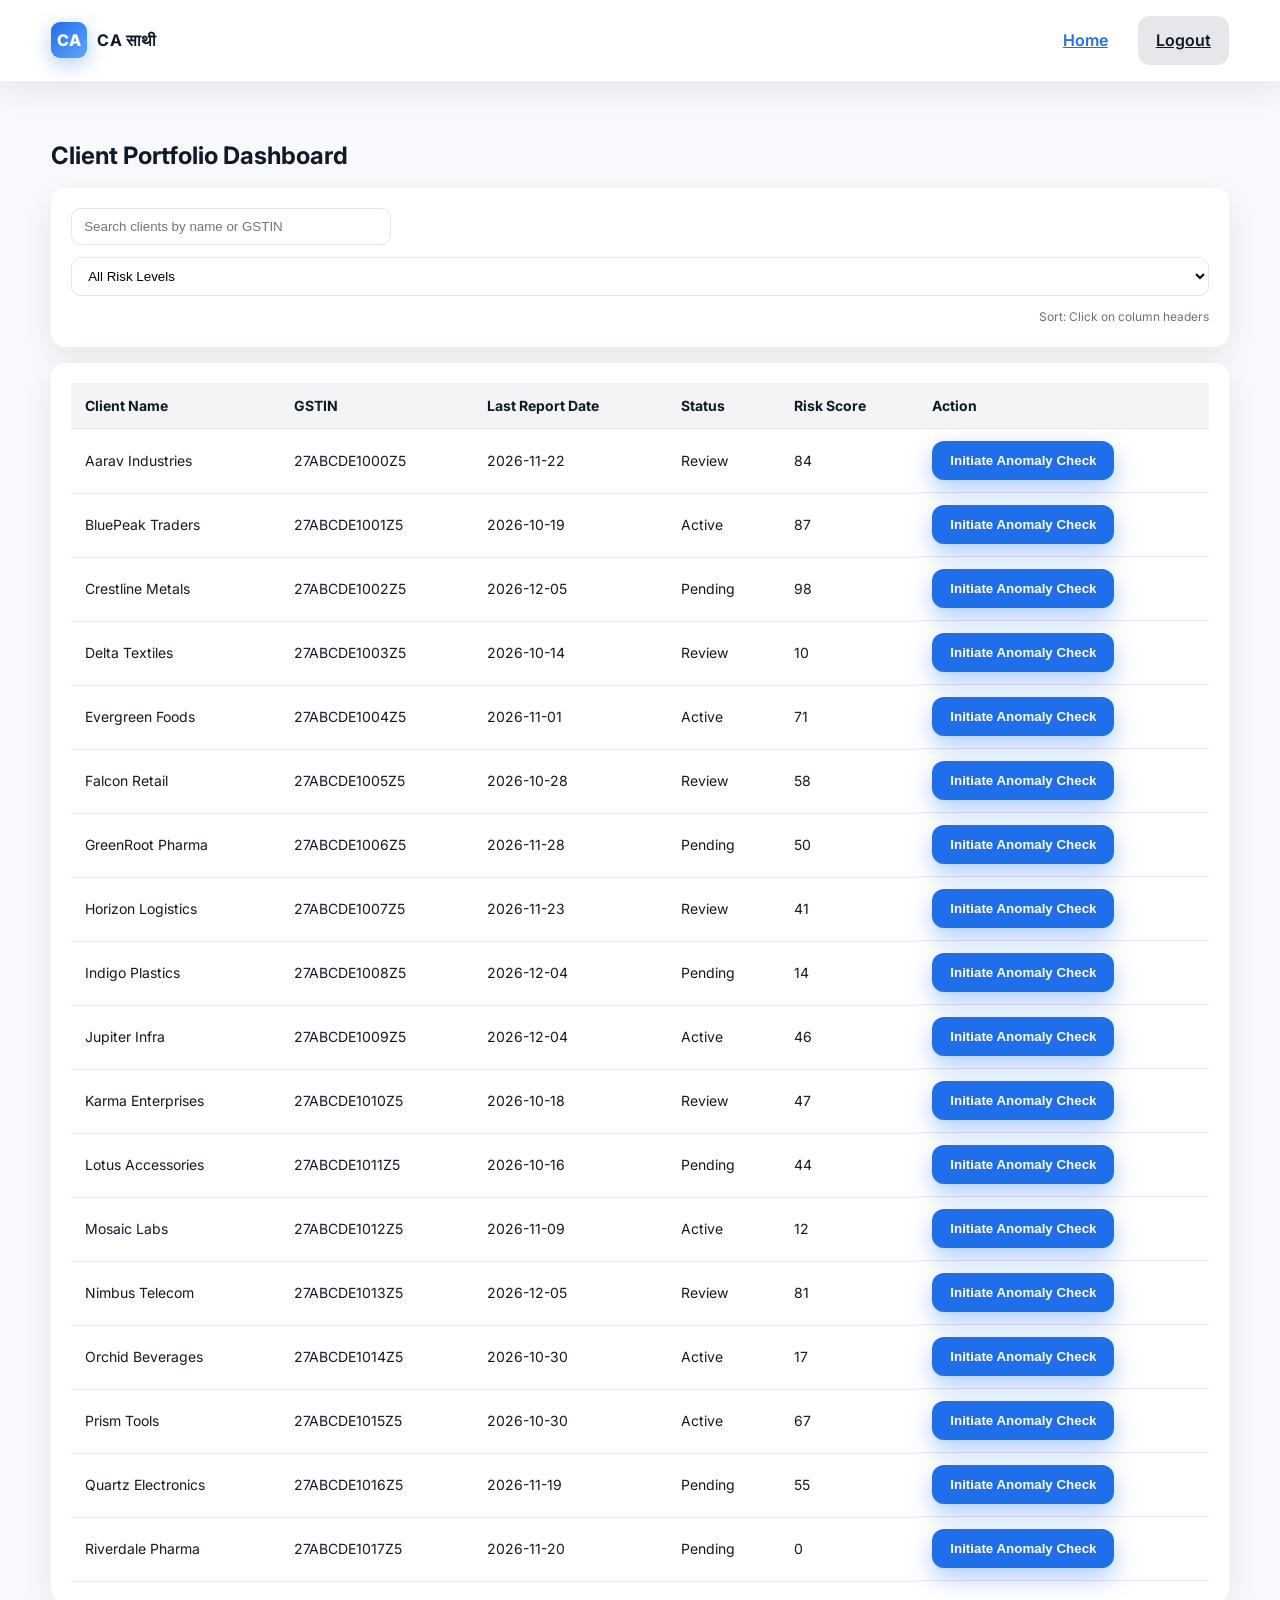
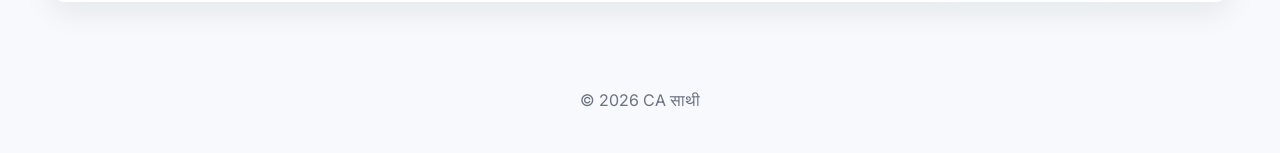
==== dashboard.html @ f758ec6c "feat: Implement CA साथी GST Audit application structure Co-authored-by: tarkasishan7536 <tarkasishan" ====
<!DOCTYPE html>
<html lang="en">
<head>
  <meta charset="UTF-8" />
  <meta name="viewport" content="width=device-width, initial-scale=1" />
  <title>Client Portfolio Dashboard</title>
  <link rel="preconnect" href="https://fonts.googleapis.com">
  <link rel="preconnect" href="https://fonts.gstatic.com" crossorigin>
  <link href="https://fonts.googleapis.com/css2?family=Inter:wght@400;600;700;800&display=swap" rel="stylesheet">
  <link rel="stylesheet" href="/assets/styles.css" />
</head>
<body>
  <header class="header">
    <div class="container header-inner">
      <div class="brand">
        <div class="logo">CA</div>
        <div>CA साथी</div>
      </div>
      <nav class="toolbar">
        <a class="btn btn-ghost" href="index.html">Home</a>
        <a class="btn btn-secondary" href="login.html">Logout</a>
      </nav>
    </div>
  </header>

  <main class="section">
    <div class="container">
      <h2 style="margin:0 0 14px">Client Portfolio Dashboard</h2>
      <div class="toolbar card" style="margin-bottom:16px">
        <input id="clientSearch" class="input search-input" type="search" placeholder="Search clients by name or GSTIN" />
        <select id="riskFilter" class="select">
          <option value="all">All Risk Levels</option>
          <option value="high">High Risk (≥ 80)</option>
          <option value="medium">Medium Risk (50–79)</option>
          <option value="low">Low Risk (&lt; 50)</option>
        </select>
        <div class="spacer"></div>
        <span class="caption">Sort: Click on column headers</span>
      </div>

      <div class="card" style="overflow:auto">
        <table id="clientTable" class="table">
          <thead>
            <tr>
              <th data-key="client">Client Name</th>
              <th data-key="gstin">GSTIN</th>
              <th data-key="date">Last Report Date</th>
              <th data-key="status">Status</th>
              <th data-key="risk">Risk Score</th>
              <th>Action</th>
            </tr>
          </thead>
          <tbody>
            <!-- Rows inserted via JS -->
          </tbody>
        </table>
      </div>
    </div>
  </main>

  <footer class="footer">
    <div class="container">© <span id="y"></span> CA साथी</div>
  </footer>

  <script src="/assets/app.js"></script>
  <script>
    document.getElementById('y').textContent = new Date().getFullYear();

    const clients = Array.from({length: 18}).map((_,i) => ({
      name: ['Aarav Industries','BluePeak Traders','Crestline Metals','Delta Textiles','Evergreen Foods','Falcon Retail','GreenRoot Pharma','Horizon Logistics','Indigo Plastics','Jupiter Infra','Karma Enterprises','Lotus Accessories','Mosaic Labs','Nimbus Telecom','Orchid Beverages','Prism Tools','Quartz Electronics','Riverdale Pharma'][i],
      gstin: '27ABCDE' + String(1000+i) + 'Z5',
      last: new Date(Date.now() - Math.random()*60*86400000),
      status: ['Active','Pending','Review'][Math.floor(Math.random()*3)],
      risk: Math.floor(Math.random()*100)
    }));

    const tbody = document.querySelector('#clientTable tbody');
    clients.forEach(c => {
      const tr = document.createElement('tr');
      tr.className = 'table-row';
      tr.dataset.name = (c.name + ' ' + c.gstin).toLowerCase();
      tr.dataset.risk = String(c.risk);
      tr.innerHTML = `
        <td>${c.name}</td>
        <td>${c.gstin}</td>
        <td>${c.last.toISOString().slice(0,10)}</td>
        <td>${c.status}</td>
        <td>${c.risk}</td>
        <td class="table-actions">
          <button class="btn btn-primary" onclick="CA_UI.navigate('upload.html?client=' + encodeURIComponent('${c.name}'))">Initiate Anomaly Check</button>
        </td>`;
      tbody.appendChild(tr);
    });

    CA_UI.setupSortableTable('#clientTable', 'client');
    CA_UI.setupClientFilters();
  </script>
</body>
</html>
---- assets/styles.css ----
/* Global Styles for CA साथी GST Audit UI */
:root {
  --primary: #1f6feb;
  --primary-600: #1a61d1;
  --secondary: #111827;
  --accent: #10b981;
  --bg: #f7f9fc;
  --surface: #ffffff;
  --muted: #6b7280;
  --danger: #ef4444;
  --warning: #f59e0b;
  --ring: rgba(31, 111, 235, 0.35);
  --shadow: 0 10px 30px rgba(17, 24, 39, 0.08);
  --radius: 14px;
}

* { box-sizing: border-box; }
html, body { height: 100%; }
body {
  margin: 0;
  font-family: Inter, system-ui, -apple-system, Segoe UI, Roboto, Ubuntu, Cantarell, Noto Sans, Arial, "Apple Color Emoji", "Segoe UI Emoji";
  color: #111827;
  background: var(--bg);
  line-height: 1.55;
}

.container { width: min(1200px, 92%); margin: 0 auto; }

.header {
  background: var(--surface);
  box-shadow: var(--shadow);
  position: sticky; top: 0; z-index: 10;
}
.header-inner { display: flex; align-items: center; justify-content: space-between; gap: 16px; padding: 16px 0; }
.brand { display: flex; align-items: center; gap: 10px; font-weight: 700; letter-spacing: 0.3px; }
.brand .logo { width: 36px; height: 36px; border-radius: 9px; background: linear-gradient(135deg,var(--primary),#60a5fa); box-shadow: 0 6px 20px rgba(31,111,235,.35); display: grid; place-items: center; color:#fff; font-weight:800; }

.btn { appearance: none; border: 0; border-radius: 12px; padding: 12px 18px; font-weight: 600; cursor: pointer; transition: transform .05s ease, box-shadow .2s ease, background .2s ease, color .2s ease; display: inline-flex; align-items: center; gap: 10px; }
.btn:active { transform: translateY(1px); }
.btn-primary { background: var(--primary); color: #fff; box-shadow: 0 10px 25px var(--ring); }
.btn-primary:hover { background: var(--primary-600); }
.btn-secondary { background: #e5e7eb; color: #111827; }
.btn-ghost { background: transparent; color: var(--primary); }
.btn-danger { background: var(--danger); color: #fff; }

.hero { padding: 80px 0 48px; text-align: center; }
.hero h1 { font-size: clamp(28px, 4vw, 44px); margin: 6px 0 14px; letter-spacing: -0.4px; }
.hero p { color: var(--muted); font-size: clamp(16px, 2.4vw, 18px); margin: 0 auto 24px; max-width: 850px; }
.hero-actions { display: flex; gap: 12px; justify-content: center; flex-wrap: wrap; }

.section { padding: 56px 0; }
.card { background: var(--surface); border-radius: var(--radius); box-shadow: var(--shadow); padding: 20px; }
.card h3 { margin: 0 0 8px; }
.card-muted { color: var(--muted); font-size: 14px; }

.table { width: 100%; border-collapse: collapse; font-size: 14px; }
.table th, .table td { padding: 12px 14px; text-align: left; border-bottom: 1px solid #e5e7eb; }
.table th { background: #f3f4f6; position: sticky; top: 0; z-index: 1; }
.table-row { transition: background .15s ease; }
.table-row:hover { background: #f9fafb; }
.table-actions { display: flex; gap: 8px; }

.input, .select { width: 100%; padding: 10px 12px; border-radius: 10px; border: 1px solid #e5e7eb; background: #fff; outline: none; transition: box-shadow .2s ease, border-color .2s ease; }
.input:focus, .select:focus, .dropzone:focus { border-color: var(--primary); box-shadow: 0 0 0 4px var(--ring); }

.toolbar { display: flex; gap: 12px; flex-wrap: wrap; align-items: center; }
.toolbar .spacer { flex: 1 1 auto; }

.footer { padding: 30px 0 40px; color: var(--muted); text-align: center; }

.grid { display: grid; gap: 16px; }
.grid-2 { grid-template-columns: repeat(2, minmax(0, 1fr)); }
.grid-3 { grid-template-columns: repeat(3, minmax(0, 1fr)); }
@media (max-width: 900px) { .grid-2, .grid-3 { grid-template-columns: 1fr; } }

.badge { display: inline-flex; align-items: center; gap: 8px; font-size: 12px; font-weight: 600; padding: 6px 10px; border-radius: 999px; }
.badge-success { background: #ecfdf5; color: #065f46; }
.badge-danger { background: #fef2f2; color: #991b1b; }

.dropzones { display: grid; gap: 16px; grid-template-columns: repeat(3, minmax(0, 1fr)); }
@media (max-width: 1100px) { .dropzones { grid-template-columns: 1fr; } }
.dropzone { border: 2px dashed #cbd5e1; border-radius: 14px; padding: 24px; background: #fafafa; text-align: center; color: #475569; transition: border-color .2s ease, background .2s ease; }
.dropzone.dragover { border-color: var(--primary); background: #eef4ff; }

.kpis { display: grid; gap: 16px; grid-template-columns: repeat(2, minmax(0, 1fr)); }
@media (max-width: 900px) { .kpis { grid-template-columns: 1fr; } }
.kpi { display: grid; gap: 8px; padding: 18px; border-radius: 14px; background: linear-gradient(180deg, #ffffff, #f8fafc); box-shadow: var(--shadow); }
.kpi .value { font-size: 28px; font-weight: 800; letter-spacing: -0.6px; }
.kpi .label { color: var(--muted); font-weight: 600; }

.spinner { width: 56px; height: 56px; border: 6px solid #e5e7eb; border-top-color: var(--primary); border-radius: 50%; animation: spin 1s linear infinite; margin: 18px auto; }
@keyframes spin { to { transform: rotate(360deg); } }

.progress { height: 10px; background: #e5e7eb; border-radius: 999px; overflow: hidden; box-shadow: inset 0 1px 2px rgba(0,0,0,.05); }
.progress > span { display: block; height: 100%; background: linear-gradient(90deg, var(--primary), #60a5fa); width: 0%; transition: width .4s ease; }

.justification { width: 100%; min-height: 140px; padding: 12px; border-radius: 10px; border: 1px solid #e5e7eb; background: #fff; }

.search-input { width: 320px; }

.caption { color: var(--muted); font-size: 12px; }

.link { color: var(--primary); text-decoration: none; }
.link:hover { text-decoration: underline; }
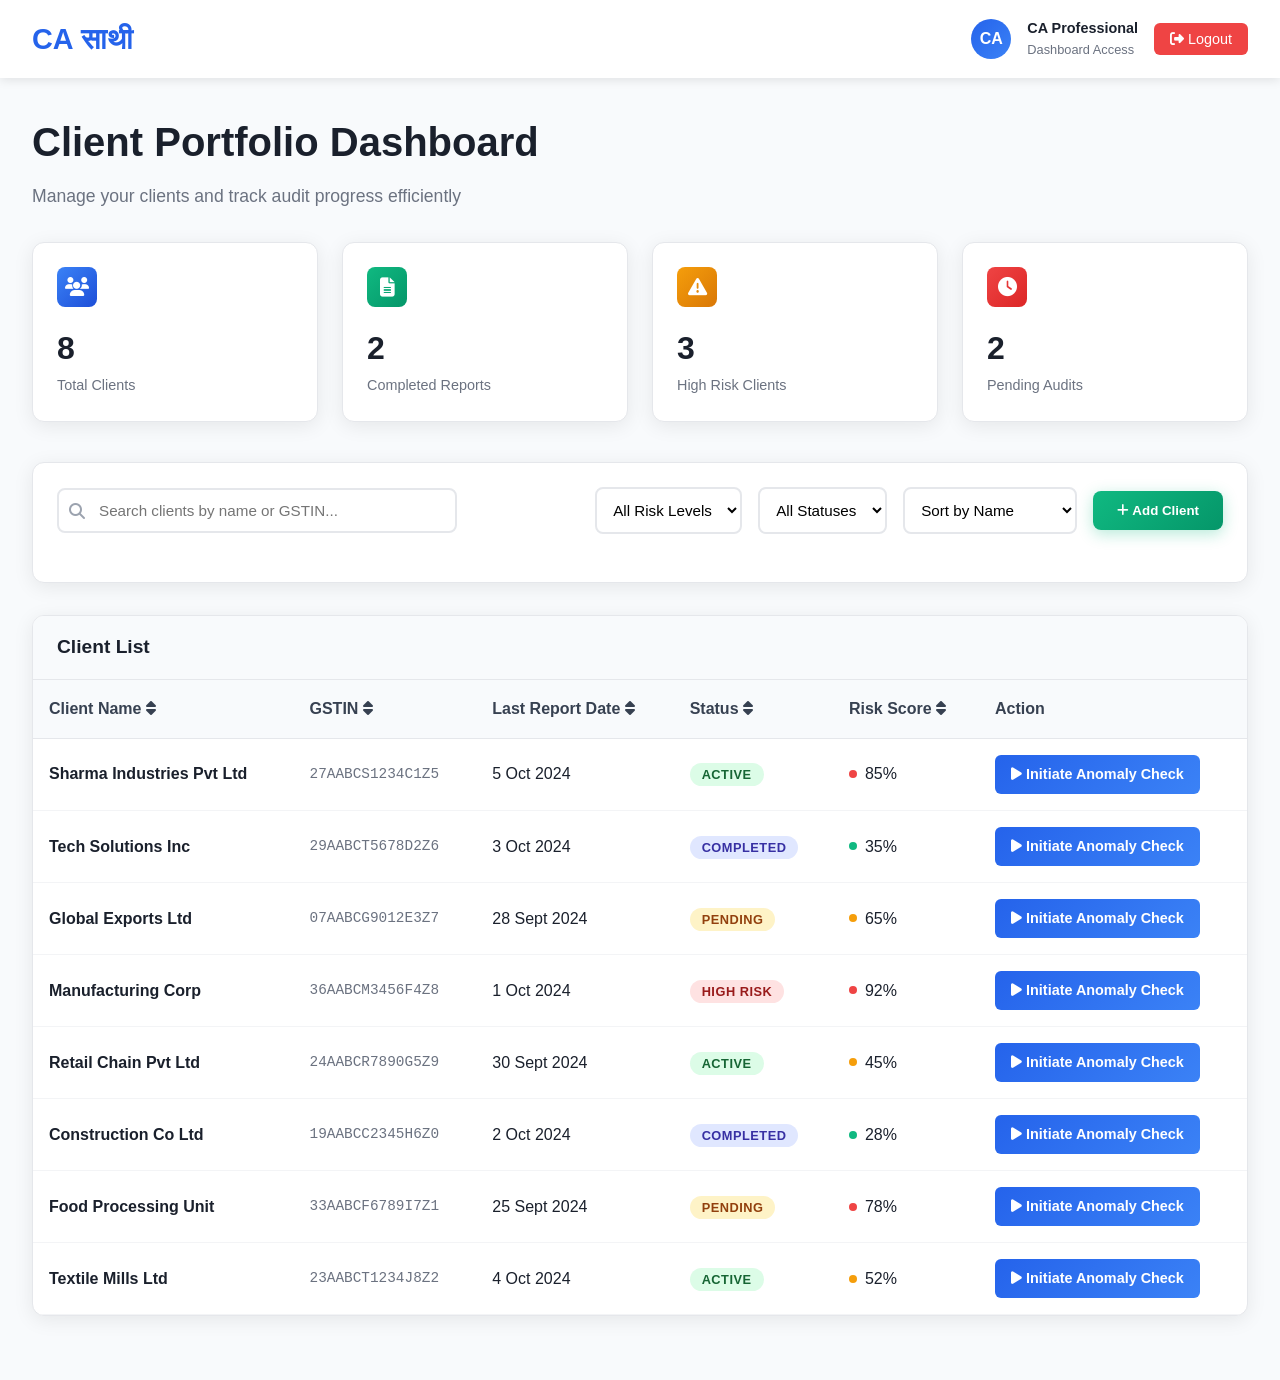
==== commit 5312b82a: "feat: Implement CA साथी GST audit solution pages Adds landing, login, dashboard, and phase pages for" ====
--- a/dashboard.html
+++ b/dashboard.html
@@ -1,99 +1,883 @@
 <!DOCTYPE html>
 <html lang="en">
 <head>
-  <meta charset="UTF-8" />
-  <meta name="viewport" content="width=device-width, initial-scale=1" />
-  <title>Client Portfolio Dashboard</title>
-  <link rel="preconnect" href="https://fonts.googleapis.com">
-  <link rel="preconnect" href="https://fonts.gstatic.com" crossorigin>
-  <link href="https://fonts.googleapis.com/css2?family=Inter:wght@400;600;700;800&display=swap" rel="stylesheet">
-  <link rel="stylesheet" href="/assets/styles.css" />
+    <meta charset="UTF-8">
+    <meta name="viewport" content="width=device-width, initial-scale=1.0">
+    <title>Client Portfolio Dashboard - CA साथी</title>
+    <link rel="stylesheet" href="https://cdnjs.cloudflare.com/ajax/libs/font-awesome/6.4.0/css/all.min.css">
+    <style>
+        * {
+            margin: 0;
+            padding: 0;
+            box-sizing: border-box;
+            font-family: 'Segoe UI', Tahoma, Geneva, Verdana, sans-serif;
+        }
+
+        body {
+            background-color: #f8fafc;
+            color: #1a202c;
+            line-height: 1.6;
+        }
+
+        /* Header */
+        .header {
+            background: white;
+            box-shadow: 0 2px 10px rgba(0, 0, 0, 0.1);
+            padding: 1rem 0;
+            position: sticky;
+            top: 0;
+            z-index: 100;
+        }
+
+        .header-container {
+            max-width: 1400px;
+            margin: 0 auto;
+            display: flex;
+            justify-content: space-between;
+            align-items: center;
+            padding: 0 2rem;
+        }
+
+        .logo {
+            font-size: 1.8rem;
+            font-weight: bold;
+            color: #2563eb;
+        }
+
+        .user-info {
+            display: flex;
+            align-items: center;
+            gap: 1rem;
+        }
+
+        .user-avatar {
+            width: 40px;
+            height: 40px;
+            background: linear-gradient(135deg, #2563eb, #3b82f6);
+            border-radius: 50%;
+            display: flex;
+            align-items: center;
+            justify-content: center;
+            color: white;
+            font-weight: bold;
+        }
+
+        .user-details h3 {
+            font-size: 0.9rem;
+            color: #1a202c;
+        }
+
+        .user-details p {
+            font-size: 0.8rem;
+            color: #6b7280;
+        }
+
+        .logout-btn {
+            background: #ef4444;
+            color: white;
+            border: none;
+            padding: 0.5rem 1rem;
+            border-radius: 6px;
+            cursor: pointer;
+            font-size: 0.9rem;
+            transition: all 0.3s ease;
+        }
+
+        .logout-btn:hover {
+            background: #dc2626;
+            transform: translateY(-1px);
+        }
+
+        /* Main Content */
+        .main-content {
+            max-width: 1400px;
+            margin: 0 auto;
+            padding: 2rem;
+        }
+
+        .dashboard-header {
+            margin-bottom: 2rem;
+        }
+
+        .dashboard-title {
+            font-size: 2.5rem;
+            color: #1a202c;
+            margin-bottom: 0.5rem;
+            font-weight: 700;
+        }
+
+        .dashboard-subtitle {
+            color: #6b7280;
+            font-size: 1.1rem;
+        }
+
+        /* Stats Cards */
+        .stats-grid {
+            display: grid;
+            grid-template-columns: repeat(auto-fit, minmax(250px, 1fr));
+            gap: 1.5rem;
+            margin-bottom: 2.5rem;
+        }
+
+        .stat-card {
+            background: white;
+            border-radius: 12px;
+            padding: 1.5rem;
+            box-shadow: 0 4px 20px rgba(0, 0, 0, 0.08);
+            border: 1px solid #e5e7eb;
+            transition: all 0.3s ease;
+        }
+
+        .stat-card:hover {
+            transform: translateY(-2px);
+            box-shadow: 0 8px 30px rgba(0, 0, 0, 0.12);
+        }
+
+        .stat-header {
+            display: flex;
+            justify-content: space-between;
+            align-items: center;
+            margin-bottom: 1rem;
+        }
+
+        .stat-icon {
+            width: 40px;
+            height: 40px;
+            border-radius: 8px;
+            display: flex;
+            align-items: center;
+            justify-content: center;
+            color: white;
+            font-size: 1.2rem;
+        }
+
+        .stat-icon.clients { background: linear-gradient(135deg, #3b82f6, #1d4ed8); }
+        .stat-icon.reports { background: linear-gradient(135deg, #10b981, #059669); }
+        .stat-icon.high-risk { background: linear-gradient(135deg, #f59e0b, #d97706); }
+        .stat-icon.pending { background: linear-gradient(135deg, #ef4444, #dc2626); }
+
+        .stat-value {
+            font-size: 2rem;
+            font-weight: bold;
+            color: #1a202c;
+        }
+
+        .stat-label {
+            color: #6b7280;
+            font-size: 0.9rem;
+        }
+
+        /* Controls */
+        .controls {
+            background: white;
+            border-radius: 12px;
+            padding: 1.5rem;
+            margin-bottom: 2rem;
+            box-shadow: 0 4px 20px rgba(0, 0, 0, 0.08);
+            border: 1px solid #e5e7eb;
+        }
+
+        .controls-header {
+            display: flex;
+            justify-content: space-between;
+            align-items: center;
+            margin-bottom: 1.5rem;
+            flex-wrap: wrap;
+            gap: 1rem;
+        }
+
+        .search-box {
+            position: relative;
+            flex: 1;
+            max-width: 400px;
+        }
+
+        .search-input {
+            width: 100%;
+            padding: 0.75rem 1rem 0.75rem 2.5rem;
+            border: 2px solid #e5e7eb;
+            border-radius: 8px;
+            font-size: 0.95rem;
+            transition: all 0.3s ease;
+        }
+
+        .search-input:focus {
+            outline: none;
+            border-color: #2563eb;
+            box-shadow: 0 0 0 3px rgba(37, 99, 235, 0.1);
+        }
+
+        .search-icon {
+            position: absolute;
+            left: 0.75rem;
+            top: 50%;
+            transform: translateY(-50%);
+            color: #9ca3af;
+        }
+
+        .filter-controls {
+            display: flex;
+            gap: 1rem;
+            align-items: center;
+            flex-wrap: wrap;
+        }
+
+        .filter-select {
+            padding: 0.75rem;
+            border: 2px solid #e5e7eb;
+            border-radius: 8px;
+            font-size: 0.95rem;
+            background: white;
+            cursor: pointer;
+            transition: all 0.3s ease;
+        }
+
+        .filter-select:focus {
+            outline: none;
+            border-color: #2563eb;
+        }
+
+        .add-client-btn {
+            background: linear-gradient(135deg, #10b981, #059669);
+            color: white;
+            border: none;
+            padding: 0.75rem 1.5rem;
+            border-radius: 8px;
+            font-weight: 600;
+            cursor: pointer;
+            transition: all 0.3s ease;
+            box-shadow: 0 4px 15px rgba(16, 185, 129, 0.3);
+        }
+
+        .add-client-btn:hover {
+            transform: translateY(-2px);
+            box-shadow: 0 6px 20px rgba(16, 185, 129, 0.4);
+        }
+
+        /* Client Table */
+        .client-table-container {
+            background: white;
+            border-radius: 12px;
+            overflow: hidden;
+            box-shadow: 0 4px 20px rgba(0, 0, 0, 0.08);
+            border: 1px solid #e5e7eb;
+        }
+
+        .table-header {
+            background: #f8fafc;
+            padding: 1rem 1.5rem;
+            border-bottom: 1px solid #e5e7eb;
+            display: flex;
+            justify-content: between;
+            align-items: center;
+        }
+
+        .table-title {
+            font-size: 1.2rem;
+            font-weight: 600;
+            color: #1a202c;
+        }
+
+        .client-table {
+            width: 100%;
+            border-collapse: collapse;
+        }
+
+        .client-table th {
+            background: #f8fafc;
+            padding: 1rem;
+            text-align: left;
+            font-weight: 600;
+            color: #374151;
+            border-bottom: 1px solid #e5e7eb;
+            cursor: pointer;
+            transition: background-color 0.3s ease;
+        }
+
+        .client-table th:hover {
+            background: #e5e7eb;
+        }
+
+        .client-table td {
+            padding: 1rem;
+            border-bottom: 1px solid #f3f4f6;
+            vertical-align: middle;
+        }
+
+        .client-table tbody tr {
+            transition: all 0.3s ease;
+        }
+
+        .client-table tbody tr:hover {
+            background: #f8fafc;
+        }
+
+        .client-name {
+            font-weight: 600;
+            color: #1a202c;
+        }
+
+        .gstin {
+            font-family: 'Courier New', monospace;
+            color: #6b7280;
+            font-size: 0.9rem;
+        }
+
+        .status-badge {
+            padding: 0.25rem 0.75rem;
+            border-radius: 20px;
+            font-size: 0.8rem;
+            font-weight: 600;
+            text-transform: uppercase;
+            letter-spacing: 0.5px;
+        }
+
+        .status-active { background: #dcfce7; color: #166534; }
+        .status-pending { background: #fef3c7; color: #92400e; }
+        .status-high-risk { background: #fee2e2; color: #991b1b; }
+        .status-completed { background: #e0e7ff; color: #3730a3; }
+
+        .risk-score {
+            display: flex;
+            align-items: center;
+            gap: 0.5rem;
+        }
+
+        .risk-indicator {
+            width: 8px;
+            height: 8px;
+            border-radius: 50%;
+        }
+
+        .risk-low { background: #10b981; }
+        .risk-medium { background: #f59e0b; }
+        .risk-high { background: #ef4444; }
+
+        .action-btn {
+            background: linear-gradient(135deg, #2563eb, #3b82f6);
+            color: white;
+            border: none;
+            padding: 0.5rem 1rem;
+            border-radius: 6px;
+            font-size: 0.9rem;
+            font-weight: 600;
+            cursor: pointer;
+            transition: all 0.3s ease;
+            text-decoration: none;
+            display: inline-block;
+        }
+
+        .action-btn:hover {
+            transform: translateY(-1px);
+            box-shadow: 0 4px 15px rgba(37, 99, 235, 0.3);
+        }
+
+        /* Pagination */
+        .pagination {
+            display: flex;
+            justify-content: center;
+            align-items: center;
+            gap: 0.5rem;
+            margin-top: 2rem;
+        }
+
+        .page-btn {
+            padding: 0.5rem 1rem;
+            border: 1px solid #e5e7eb;
+            background: white;
+            color: #374151;
+            border-radius: 6px;
+            cursor: pointer;
+            transition: all 0.3s ease;
+        }
+
+        .page-btn:hover, .page-btn.active {
+            background: #2563eb;
+            color: white;
+            border-color: #2563eb;
+        }
+
+        /* Empty State */
+        .empty-state {
+            text-align: center;
+            padding: 3rem;
+            color: #6b7280;
+        }
+
+        .empty-state i {
+            font-size: 3rem;
+            margin-bottom: 1rem;
+            opacity: 0.5;
+        }
+
+        /* Responsive Design */
+        @media (max-width: 1024px) {
+            .client-table {
+                font-size: 0.9rem;
+            }
+            
+            .client-table th,
+            .client-table td {
+                padding: 0.75rem;
+            }
+        }
+
+        @media (max-width: 768px) {
+            .main-content {
+                padding: 1rem;
+            }
+            
+            .controls-header {
+                flex-direction: column;
+                align-items: stretch;
+            }
+            
+            .search-box {
+                max-width: none;
+            }
+            
+            .filter-controls {
+                justify-content: center;
+            }
+            
+            .client-table-container {
+                overflow-x: auto;
+            }
+            
+            .client-table {
+                min-width: 800px;
+            }
+        }
+
+        /* Loading Animation */
+        .loading {
+            display: flex;
+            justify-content: center;
+            align-items: center;
+            padding: 2rem;
+        }
+
+        .spinner {
+            width: 40px;
+            height: 40px;
+            border: 4px solid #f3f4f6;
+            border-top: 4px solid #2563eb;
+            border-radius: 50%;
+            animation: spin 1s linear infinite;
+        }
+
+        @keyframes spin {
+            0% { transform: rotate(0deg); }
+            100% { transform: rotate(360deg); }
+        }
+    </style>
 </head>
 <body>
-  <header class="header">
-    <div class="container header-inner">
-      <div class="brand">
-        <div class="logo">CA</div>
-        <div>CA साथी</div>
-      </div>
-      <nav class="toolbar">
-        <a class="btn btn-ghost" href="index.html">Home</a>
-        <a class="btn btn-secondary" href="login.html">Logout</a>
-      </nav>
-    </div>
-  </header>
-
-  <main class="section">
-    <div class="container">
-      <h2 style="margin:0 0 14px">Client Portfolio Dashboard</h2>
-      <div class="toolbar card" style="margin-bottom:16px">
-        <input id="clientSearch" class="input search-input" type="search" placeholder="Search clients by name or GSTIN" />
-        <select id="riskFilter" class="select">
-          <option value="all">All Risk Levels</option>
-          <option value="high">High Risk (≥ 80)</option>
-          <option value="medium">Medium Risk (50–79)</option>
-          <option value="low">Low Risk (&lt; 50)</option>
-        </select>
-        <div class="spacer"></div>
-        <span class="caption">Sort: Click on column headers</span>
-      </div>
-
-      <div class="card" style="overflow:auto">
-        <table id="clientTable" class="table">
-          <thead>
-            <tr>
-              <th data-key="client">Client Name</th>
-              <th data-key="gstin">GSTIN</th>
-              <th data-key="date">Last Report Date</th>
-              <th data-key="status">Status</th>
-              <th data-key="risk">Risk Score</th>
-              <th>Action</th>
-            </tr>
-          </thead>
-          <tbody>
-            <!-- Rows inserted via JS -->
-          </tbody>
-        </table>
-      </div>
-    </div>
-  </main>
-
-  <footer class="footer">
-    <div class="container">© <span id="y"></span> CA साथी</div>
-  </footer>
-
-  <script src="/assets/app.js"></script>
-  <script>
-    document.getElementById('y').textContent = new Date().getFullYear();
-
-    const clients = Array.from({length: 18}).map((_,i) => ({
-      name: ['Aarav Industries','BluePeak Traders','Crestline Metals','Delta Textiles','Evergreen Foods','Falcon Retail','GreenRoot Pharma','Horizon Logistics','Indigo Plastics','Jupiter Infra','Karma Enterprises','Lotus Accessories','Mosaic Labs','Nimbus Telecom','Orchid Beverages','Prism Tools','Quartz Electronics','Riverdale Pharma'][i],
-      gstin: '27ABCDE' + String(1000+i) + 'Z5',
-      last: new Date(Date.now() - Math.random()*60*86400000),
-      status: ['Active','Pending','Review'][Math.floor(Math.random()*3)],
-      risk: Math.floor(Math.random()*100)
-    }));
-
-    const tbody = document.querySelector('#clientTable tbody');
-    clients.forEach(c => {
-      const tr = document.createElement('tr');
-      tr.className = 'table-row';
-      tr.dataset.name = (c.name + ' ' + c.gstin).toLowerCase();
-      tr.dataset.risk = String(c.risk);
-      tr.innerHTML = `
-        <td>${c.name}</td>
-        <td>${c.gstin}</td>
-        <td>${c.last.toISOString().slice(0,10)}</td>
-        <td>${c.status}</td>
-        <td>${c.risk}</td>
-        <td class="table-actions">
-          <button class="btn btn-primary" onclick="CA_UI.navigate('upload.html?client=' + encodeURIComponent('${c.name}'))">Initiate Anomaly Check</button>
-        </td>`;
-      tbody.appendChild(tr);
-    });
-
-    CA_UI.setupSortableTable('#clientTable', 'client');
-    CA_UI.setupClientFilters();
-  </script>
+    <!-- Header -->
+    <header class="header">
+        <div class="header-container">
+            <div class="logo">CA साथी</div>
+            <div class="user-info">
+                <div class="user-avatar">CA</div>
+                <div class="user-details">
+                    <h3>CA Professional</h3>
+                    <p>Dashboard Access</p>
+                </div>
+                <button class="logout-btn" onclick="logout()">
+                    <i class="fas fa-sign-out-alt"></i> Logout
+                </button>
+            </div>
+        </div>
+    </header>
+
+    <!-- Main Content -->
+    <main class="main-content">
+        <div class="dashboard-header">
+            <h1 class="dashboard-title">Client Portfolio Dashboard</h1>
+            <p class="dashboard-subtitle">Manage your clients and track audit progress efficiently</p>
+        </div>
+
+        <!-- Stats Grid -->
+        <div class="stats-grid">
+            <div class="stat-card">
+                <div class="stat-header">
+                    <div class="stat-icon clients">
+                        <i class="fas fa-users"></i>
+                    </div>
+                </div>
+                <div class="stat-value" id="totalClients">24</div>
+                <div class="stat-label">Total Clients</div>
+            </div>
+            <div class="stat-card">
+                <div class="stat-header">
+                    <div class="stat-icon reports">
+                        <i class="fas fa-file-alt"></i>
+                    </div>
+                </div>
+                <div class="stat-value" id="completedReports">18</div>
+                <div class="stat-label">Completed Reports</div>
+            </div>
+            <div class="stat-card">
+                <div class="stat-header">
+                    <div class="stat-icon high-risk">
+                        <i class="fas fa-exclamation-triangle"></i>
+                    </div>
+                </div>
+                <div class="stat-value" id="highRiskClients">3</div>
+                <div class="stat-label">High Risk Clients</div>
+            </div>
+            <div class="stat-card">
+                <div class="stat-header">
+                    <div class="stat-icon pending">
+                        <i class="fas fa-clock"></i>
+                    </div>
+                </div>
+                <div class="stat-value" id="pendingAudits">6</div>
+                <div class="stat-label">Pending Audits</div>
+            </div>
+        </div>
+
+        <!-- Controls -->
+        <div class="controls">
+            <div class="controls-header">
+                <div class="search-box">
+                    <i class="fas fa-search search-icon"></i>
+                    <input type="text" class="search-input" placeholder="Search clients by name or GSTIN..." id="searchInput">
+                </div>
+                <div class="filter-controls">
+                    <select class="filter-select" id="riskFilter">
+                        <option value="">All Risk Levels</option>
+                        <option value="low">Low Risk</option>
+                        <option value="medium">Medium Risk</option>
+                        <option value="high">High Risk</option>
+                    </select>
+                    <select class="filter-select" id="statusFilter">
+                        <option value="">All Statuses</option>
+                        <option value="active">Active</option>
+                        <option value="pending">Pending</option>
+                        <option value="completed">Completed</option>
+                        <option value="high-risk">High Risk</option>
+                    </select>
+                    <select class="filter-select" id="sortBy">
+                        <option value="name">Sort by Name</option>
+                        <option value="risk">Sort by Risk Score</option>
+                        <option value="date">Sort by Last Audit</option>
+                    </select>
+                    <button class="add-client-btn" onclick="addNewClient()">
+                        <i class="fas fa-plus"></i> Add Client
+                    </button>
+                </div>
+            </div>
+        </div>
+
+        <!-- Client Table -->
+        <div class="client-table-container">
+            <div class="table-header">
+                <h2 class="table-title">Client List</h2>
+            </div>
+            <table class="client-table">
+                <thead>
+                    <tr>
+                        <th onclick="sortTable('name')">
+                            Client Name <i class="fas fa-sort"></i>
+                        </th>
+                        <th onclick="sortTable('gstin')">
+                            GSTIN <i class="fas fa-sort"></i>
+                        </th>
+                        <th onclick="sortTable('lastReport')">
+                            Last Report Date <i class="fas fa-sort"></i>
+                        </th>
+                        <th onclick="sortTable('status')">
+                            Status <i class="fas fa-sort"></i>
+                        </th>
+                        <th onclick="sortTable('risk')">
+                            Risk Score <i class="fas fa-sort"></i>
+                        </th>
+                        <th>Action</th>
+                    </tr>
+                </thead>
+                <tbody id="clientTableBody">
+                    <!-- Client data will be populated here -->
+                </tbody>
+            </table>
+        </div>
+
+        <!-- Pagination -->
+        <div class="pagination" id="pagination">
+            <!-- Pagination buttons will be generated here -->
+        </div>
+    </main>
+
+    <script>
+        // Sample client data
+        const clientsData = [
+            {
+                id: 1,
+                name: "Sharma Industries Pvt Ltd",
+                gstin: "27AABCS1234C1Z5",
+                lastReport: "2024-10-05",
+                status: "active",
+                riskScore: 85,
+                riskLevel: "high"
+            },
+            {
+                id: 2,
+                name: "Tech Solutions Inc",
+                gstin: "29AABCT5678D2Z6",
+                lastReport: "2024-10-03",
+                status: "completed",
+                riskScore: 35,
+                riskLevel: "low"
+            },
+            {
+                id: 3,
+                name: "Global Exports Ltd",
+                gstin: "07AABCG9012E3Z7",
+                lastReport: "2024-09-28",
+                status: "pending",
+                riskScore: 65,
+                riskLevel: "medium"
+            },
+            {
+                id: 4,
+                name: "Manufacturing Corp",
+                gstin: "36AABCM3456F4Z8",
+                lastReport: "2024-10-01",
+                status: "high-risk",
+                riskScore: 92,
+                riskLevel: "high"
+            },
+            {
+                id: 5,
+                name: "Retail Chain Pvt Ltd",
+                gstin: "24AABCR7890G5Z9",
+                lastReport: "2024-09-30",
+                status: "active",
+                riskScore: 45,
+                riskLevel: "medium"
+            },
+            {
+                id: 6,
+                name: "Construction Co Ltd",
+                gstin: "19AABCC2345H6Z0",
+                lastReport: "2024-10-02",
+                status: "completed",
+                riskScore: 28,
+                riskLevel: "low"
+            },
+            {
+                id: 7,
+                name: "Food Processing Unit",
+                gstin: "33AABCF6789I7Z1",
+                lastReport: "2024-09-25",
+                status: "pending",
+                riskScore: 78,
+                riskLevel: "high"
+            },
+            {
+                id: 8,
+                name: "Textile Mills Ltd",
+                gstin: "23AABCT1234J8Z2",
+                lastReport: "2024-10-04",
+                status: "active",
+                riskScore: 52,
+                riskLevel: "medium"
+            }
+        ];
+
+        let filteredClients = [...clientsData];
+        let currentPage = 1;
+        const itemsPerPage = 10;
+
+        // Initialize dashboard
+        document.addEventListener('DOMContentLoaded', function() {
+            renderClientTable();
+            setupEventListeners();
+            updateStats();
+        });
+
+        // Setup event listeners
+        function setupEventListeners() {
+            document.getElementById('searchInput').addEventListener('input', filterClients);
+            document.getElementById('riskFilter').addEventListener('change', filterClients);
+            document.getElementById('statusFilter').addEventListener('change', filterClients);
+            document.getElementById('sortBy').addEventListener('change', sortClients);
+        }
+
+        // Update statistics
+        function updateStats() {
+            document.getElementById('totalClients').textContent = clientsData.length;
+            document.getElementById('completedReports').textContent = clientsData.filter(c => c.status === 'completed').length;
+            document.getElementById('highRiskClients').textContent = clientsData.filter(c => c.riskLevel === 'high').length;
+            document.getElementById('pendingAudits').textContent = clientsData.filter(c => c.status === 'pending').length;
+        }
+
+        // Filter clients
+        function filterClients() {
+            const searchTerm = document.getElementById('searchInput').value.toLowerCase();
+            const riskFilter = document.getElementById('riskFilter').value;
+            const statusFilter = document.getElementById('statusFilter').value;
+
+            filteredClients = clientsData.filter(client => {
+                const matchesSearch = client.name.toLowerCase().includes(searchTerm) || 
+                                    client.gstin.toLowerCase().includes(searchTerm);
+                const matchesRisk = !riskFilter || client.riskLevel === riskFilter;
+                const matchesStatus = !statusFilter || client.status === statusFilter;
+
+                return matchesSearch && matchesRisk && matchesStatus;
+            });
+
+            currentPage = 1;
+            renderClientTable();
+        }
+
+        // Sort clients
+        function sortClients() {
+            const sortBy = document.getElementById('sortBy').value;
+
+            filteredClients.sort((a, b) => {
+                switch(sortBy) {
+                    case 'name':
+                        return a.name.localeCompare(b.name);
+                    case 'risk':
+                        return b.riskScore - a.riskScore;
+                    case 'date':
+                        return new Date(b.lastReport) - new Date(a.lastReport);
+                    default:
+                        return 0;
+                }
+            });
+
+            renderClientTable();
+        }
+
+        // Sort table by column
+        function sortTable(column) {
+            // This would implement column-specific sorting
+            console.log('Sorting by:', column);
+        }
+
+        // Render client table
+        function renderClientTable() {
+            const tbody = document.getElementById('clientTableBody');
+            const startIndex = (currentPage - 1) * itemsPerPage;
+            const endIndex = startIndex + itemsPerPage;
+            const clientsToShow = filteredClients.slice(startIndex, endIndex);
+
+            if (clientsToShow.length === 0) {
+                tbody.innerHTML = `
+                    <tr>
+                        <td colspan="6" class="empty-state">
+                            <i class="fas fa-users"></i>
+                            <p>No clients found matching your criteria</p>
+                        </td>
+                    </tr>
+                `;
+                return;
+            }
+
+            tbody.innerHTML = clientsToShow.map(client => `
+                <tr>
+                    <td>
+                        <div class="client-name">${client.name}</div>
+                    </td>
+                    <td>
+                        <div class="gstin">${client.gstin}</div>
+                    </td>
+                    <td>${formatDate(client.lastReport)}</td>
+                    <td>
+                        <span class="status-badge status-${client.status}">
+                            ${client.status.replace('-', ' ')}
+                        </span>
+                    </td>
+                    <td>
+                        <div class="risk-score">
+                            <span class="risk-indicator risk-${client.riskLevel}"></span>
+                            ${client.riskScore}%
+                        </div>
+                    </td>
+                    <td>
+                        <a href="phase1.html?client=${client.id}" class="action-btn">
+                            <i class="fas fa-play"></i> Initiate Anomaly Check
+                        </a>
+                    </td>
+                </tr>
+            `).join('');
+
+            renderPagination();
+        }
+
+        // Render pagination
+        function renderPagination() {
+            const pagination = document.getElementById('pagination');
+            const totalPages = Math.ceil(filteredClients.length / itemsPerPage);
+
+            if (totalPages <= 1) {
+                pagination.innerHTML = '';
+                return;
+            }
+
+            let paginationHTML = '';
+
+            // Previous button
+            if (currentPage > 1) {
+                paginationHTML += `<button class="page-btn" onclick="changePage(${currentPage - 1})">
+                    <i class="fas fa-chevron-left"></i>
+                </button>`;
+            }
+
+            // Page numbers
+            for (let i = 1; i <= totalPages; i++) {
+                if (i === currentPage || i === 1 || i === totalPages || (i >= currentPage - 1 && i <= currentPage + 1)) {
+                    paginationHTML += `<button class="page-btn ${i === currentPage ? 'active' : ''}" onclick="changePage(${i})">${i}</button>`;
+                } else if (i === currentPage - 2 || i === currentPage + 2) {
+                    paginationHTML += '<span>...</span>';
+                }
+            }
+
+            // Next button
+            if (currentPage < totalPages) {
+                paginationHTML += `<button class="page-btn" onclick="changePage(${currentPage + 1})">
+                    <i class="fas fa-chevron-right"></i>
+                </button>`;
+            }
+
+            pagination.innerHTML = paginationHTML;
+        }
+
+        // Change page
+        function changePage(page) {
+            currentPage = page;
+            renderClientTable();
+        }
+
+        // Format date
+        function formatDate(dateString) {
+            const date = new Date(dateString);
+            return date.toLocaleDateString('en-IN', {
+                year: 'numeric',
+                month: 'short',
+                day: 'numeric'
+            });
+        }
+
+        // Add new client
+        function addNewClient() {
+            alert('Add new client functionality would be implemented here.');
+        }
+
+        // Logout function
+        function logout() {
+            if (confirm('Are you sure you want to logout?')) {
+                window.location.href = 'login.html';
+            }
+        }
+
+        // Simulate real-time updates
+        setInterval(() => {
+            // This would update stats in real-time in a production environment
+            updateStats();
+        }, 30000);
+    </script>
 </body>
-</html>
+</html>
